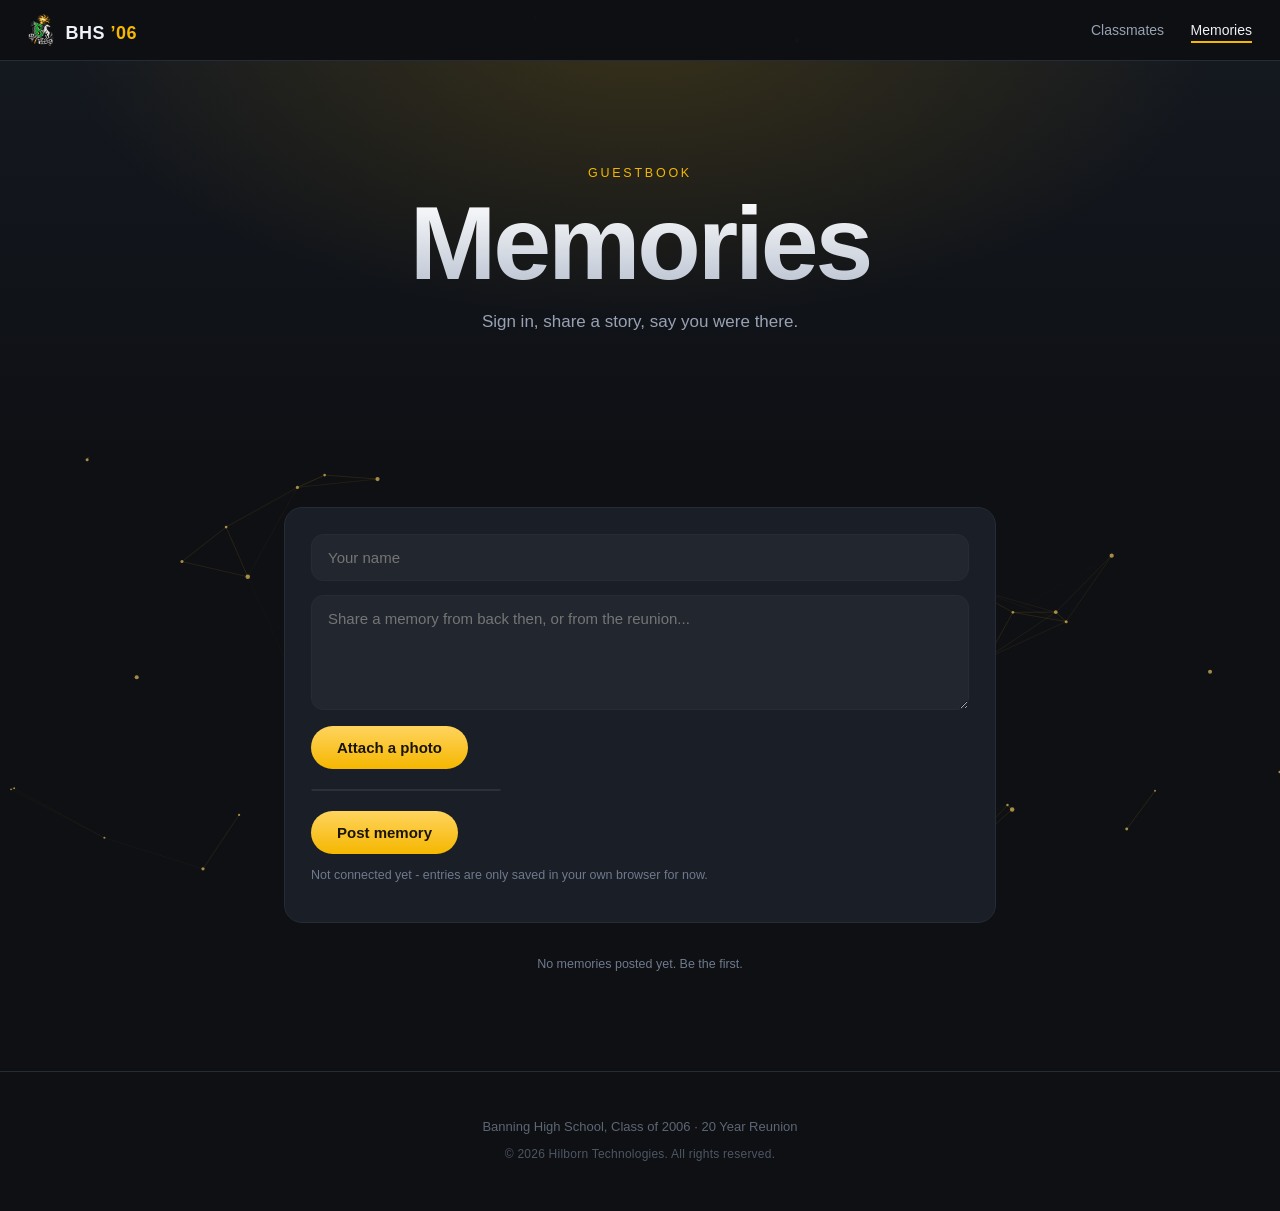
==== memories.html @ 1020aba6 "Add files via upload" ====
<!DOCTYPE html>
<html lang="en">
<head>
<meta charset="utf-8">
<meta name="viewport" content="width=device-width, initial-scale=1, viewport-fit=cover">
<title>Memories &middot; BHS Class of 2006</title>
<link rel="stylesheet" href="style.css">
</head>
<body>
<canvas id="fx" class="fx"></canvas>
<nav class="nav">
  <a class="brand" href="index.html"><img class="bronco-nav" src="bronco.png" alt="">  BHS <span>&rsquo;06</span></a>
  <div class="links">
    <a href="index.html">Classmates</a>
    <a href="memories.html" class="active">Memories</a>
  </div>
</nav>

<header class="hero short">
  <div class="hero-inner">
    <p class="eyebrow">Guestbook</p>
    <h1>Memories</h1>
    <p class="sub">Sign in, share a story, say you were there.</p>
  </div>
</header>

<main class="journal">
  <form id="entry-form" class="entry-form">
    <input id="author" type="text" placeholder="Your name" required>
    <textarea id="body" rows="5" placeholder="Share a memory from back then, or from the reunion..." required></textarea>
    <div class="attach-row">
      <input id="photo" type="file" accept="image/*" hidden>
      <button type="button" id="attach-btn" class="attach">Attach a photo</button>
      <span id="attach-name" class="attach-name"></span>
      <button type="button" id="attach-clear" class="attach-clear" hidden>Remove</button>
    </div>
    <img id="attach-preview" class="attach-preview" alt="" hidden>
    <button type="submit">Post memory</button>
    <p class="note" id="storage-note"></p>
    <p class="note" id="post-status"></p>
  </form>
  <div id="entries" class="entries"></div>
</main>

<footer class="foot">
  <p>Banning High School, Class of 2006 &middot; 20 Year Reunion</p>
  <p class="copy">&copy; 2026 Hilborn Technologies. All rights reserved.</p>
</footer>

<script src="memories-config.js"></script>
<script src="journal.js"></script>
<script src="particles.js"></script>
</body>
</html>
---- style.css ----
:root{
  --bg:#0e1014; --bg2:#14181f; --card:#191e27; --line:#252c38;
  --text:#eef1f6; --muted:#98a2b3; --accent:#f5b700; --accent2:#ffd45e;
  --radius:18px;
}
*{box-sizing:border-box}
html{scroll-behavior:smooth}
body{
  margin:0; background:var(--bg); color:var(--text);
  font-family:"Inter",-apple-system,BlinkMacSystemFont,"Segoe UI",Roboto,Helvetica,Arial,sans-serif;
  -webkit-font-smoothing:antialiased;
}
a{color:inherit;text-decoration:none}

/* nav */
.nav{
  position:sticky; top:0; z-index:50;
  display:flex; align-items:center; justify-content:space-between;
  padding:14px 28px; backdrop-filter:blur(14px);
  background:rgba(14,16,20,.72); border-bottom:1px solid var(--line);
}
.brand{font-weight:800; letter-spacing:.5px; font-size:18px}
.brand span{color:var(--accent)}
.links a{
  margin-left:22px; font-size:14px; color:var(--muted);
  padding-bottom:3px; border-bottom:2px solid transparent; transition:.25s;
}
.links a:hover{color:var(--text)}
.links a.active{color:var(--text); border-color:var(--accent)}

/* hero */
.hero{
  position:relative; min-height:78vh; display:flex; align-items:center; justify-content:center;
  text-align:center; padding:70px 24px 90px;
  background:
    radial-gradient(900px 460px at 50% -10%, rgba(245,183,0,.16), transparent 65%),
    linear-gradient(180deg, var(--bg2), var(--bg));
}
.hero.short{min-height:44vh}
.hero-inner{max-width:760px; animation:rise .9s cubic-bezier(.2,.7,.2,1) both}
.eyebrow{
  margin:0 0 14px; font-size:12.5px; letter-spacing:.22em; text-transform:uppercase; color:var(--accent);
}
.hero h1{
  margin:0; font-size:clamp(48px,9vw,104px); line-height:.95; font-weight:800; letter-spacing:-.03em;
  background:linear-gradient(180deg,#fff,#b9c2d0); -webkit-background-clip:text; background-clip:text; color:transparent;
}
.sub{margin:20px 0 0; color:var(--muted); font-size:17px}

.search-wrap{margin:38px auto 0; max-width:460px}
#search{
  width:100%; padding:16px 22px; font-size:16px; color:var(--text);
  background:rgba(255,255,255,.05); border:1px solid var(--line);
  border-radius:999px; outline:none; transition:.3s;
}
#search::placeholder{color:#6f7a8c}
#search:focus{
  border-color:var(--accent); background:rgba(255,255,255,.08);
  box-shadow:0 0 0 5px rgba(245,183,0,.10);
}

.scroll-cue{
  display:block; width:22px; height:36px; margin:56px auto 0;
  border:2px solid rgba(255,255,255,.28); border-radius:14px; position:relative;
}
.scroll-cue::after{
  content:""; position:absolute; left:50%; top:8px; width:3px; height:7px; border-radius:2px;
  background:var(--accent); transform:translateX(-50%); animation:cue 1.7s infinite;
}
@keyframes cue{0%{opacity:0;transform:translate(-50%,0)}40%{opacity:1}100%{opacity:0;transform:translate(-50%,12px)}}
@keyframes rise{from{opacity:0;transform:translateY(26px)}to{opacity:1;transform:none}}

/* grid */
.grid-wrap{max-width:1240px; margin:0 auto; padding:60px 24px 100px; scroll-margin-top:64px}
.grid{
  display:grid; gap:26px;
  grid-template-columns:repeat(auto-fill,minmax(210px,1fr));
}
.card{
  background:var(--card); border:1px solid var(--line); border-radius:var(--radius);
  overflow:hidden; opacity:0; transform:translateY(22px);
  transition:transform .45s cubic-bezier(.2,.7,.2,1), box-shadow .35s, border-color .35s, opacity .5s;
}
.card.in{opacity:1; transform:none}
.card:hover{
  transform:translateY(-7px); border-color:rgba(245,183,0,.5);
  box-shadow:0 18px 40px rgba(0,0,0,.5);
}
.shot{position:relative; aspect-ratio:3/4; overflow:hidden; background:#0b0d11}
.shot img{width:100%; height:100%; object-fit:cover; display:block; transition:transform .6s cubic-bezier(.2,.7,.2,1)}
.card:hover .shot img{transform:scale(1.05)}
.meta{padding:14px 16px 16px}
.meta h3{margin:0; font-size:16px; font-weight:600; letter-spacing:-.01em}
.socials{display:flex; gap:8px; margin-top:10px; min-height:26px}
.socials a{
  display:inline-flex; align-items:center; justify-content:center;
  height:26px; padding:0 11px; font-size:11.5px; font-weight:600; letter-spacing:.04em;
  border-radius:999px; border:1px solid var(--line); color:var(--muted); transition:.25s;
}
.socials a:hover{border-color:var(--accent); color:var(--accent); background:rgba(245,183,0,.08)}
.socials .none{font-size:11.5px; color:#5d6674; align-self:center}
.empty{text-align:center; color:var(--muted); padding:40px 0}

/* journal */
.journal{max-width:760px; margin:0 auto; padding:50px 24px 100px}
.entry-form{
  display:flex; flex-direction:column; gap:14px;
  background:var(--card); border:1px solid var(--line); border-radius:var(--radius); padding:26px;
}
.entry-form input,.entry-form textarea{
  width:100%; padding:14px 16px; font:inherit; font-size:15px; color:var(--text);
  background:rgba(255,255,255,.04); border:1px solid var(--line); border-radius:12px; outline:none; transition:.25s; resize:vertical;
}
.entry-form input:focus,.entry-form textarea:focus{border-color:var(--accent); background:rgba(255,255,255,.07)}
.entry-form button{
  align-self:flex-start; padding:13px 26px; font:inherit; font-weight:700; font-size:15px;
  color:#1a1405; background:linear-gradient(180deg,var(--accent2),var(--accent));
  border:0; border-radius:999px; cursor:pointer; transition:.25s;
}
.entry-form button:hover{transform:translateY(-2px); box-shadow:0 10px 26px rgba(245,183,0,.28)}
.note{margin:0; font-size:12.5px; color:#6f7a8c}
.entries{margin-top:34px; display:flex; flex-direction:column; gap:16px}
.entry{
  background:var(--card); border:1px solid var(--line); border-left:3px solid var(--accent);
  border-radius:14px; padding:20px 22px; animation:rise .5s both;
}
.entry .who{font-weight:700; font-size:15px}
.entry .when{font-size:12px; color:var(--muted); margin-left:10px; font-weight:400}
.entry p{margin:10px 0 0; color:#d3dae4; line-height:1.65; white-space:pre-wrap}

.foot{padding:34px 24px 50px; text-align:center; color:#5d6674; font-size:13px; border-top:1px solid var(--line)}

@media (prefers-reduced-motion:reduce){
  *{animation:none!important; transition:none!important}
  html{scroll-behavior:auto}
}

/* mobile */
@media (max-width:900px){
  .grid{grid-template-columns:repeat(auto-fill,minmax(150px,1fr)); gap:18px}
}
@media (max-width:640px){
  .nav{padding:12px 16px}
  .links a{margin-left:16px; font-size:13.5px}
  .hero{min-height:70vh; padding:48px 18px 64px}
  .hero.short{min-height:36vh}
  .sub{font-size:15.5px}
  .search-wrap{margin-top:28px}
  #search{padding:14px 18px; font-size:16px}
  .scroll-cue{margin-top:36px}
  .grid-wrap{padding:40px 16px 70px}
  .grid{grid-template-columns:repeat(2,1fr); gap:14px}
  .meta{padding:11px 12px 13px}
  .meta h3{font-size:14.5px}
  .socials{flex-wrap:wrap; gap:6px}
  .socials a{height:24px; padding:0 9px; font-size:11px}
  .journal{padding:34px 16px 70px}
  .entry-form{padding:18px}
  .entry-form button{width:100%; align-self:stretch; text-align:center}
  .entry{padding:16px 18px}
}
@media (max-width:380px){
  .grid{grid-template-columns:1fr}
}
@media (hover:none){
  .card:hover{transform:none; box-shadow:none; border-color:var(--line)}
  .card:hover .shot img{transform:none}
  .card:active{border-color:rgba(245,183,0,.5)}
}

.fx{position:fixed; inset:0; width:100vw; height:100vh; display:block; z-index:0; pointer-events:none}
.hero-inner{position:relative; z-index:1}
.nav{z-index:50}
.hero,.stats,.grid-wrap,.journal,.foot{position:relative; z-index:1}
.stats,.grid-wrap,.journal{background:transparent}

/* bronco mark */
.bronco{width:22px;height:22px;vertical-align:-4px;color:var(--accent);margin-right:4px}
.bronco.big{width:74px;height:74px;display:block;margin:0 auto 18px;color:var(--accent);
  filter:drop-shadow(0 6px 22px rgba(245,183,0,.35)); animation:rise .9s .1s both}

/* stats band */
.stats{
  display:flex; justify-content:center; gap:clamp(28px,7vw,90px); flex-wrap:wrap;
  padding:44px 24px; border-top:1px solid var(--line); border-bottom:1px solid var(--line);
  background:linear-gradient(180deg,rgba(245,183,0,.05),transparent);
}
.stat{text-align:center}
.stat .num{display:block; font-size:clamp(32px,6vw,52px); font-weight:800; letter-spacing:-.03em; color:var(--accent)}
.stat .lbl{display:block; margin-top:6px; font-size:12px; letter-spacing:.2em; text-transform:uppercase; color:var(--muted)}

/* lightbox */
.lightbox[hidden]{display:none!important}
.lightbox{
  position:fixed; inset:0; z-index:100; display:flex; align-items:center; justify-content:center;
  background:rgba(6,7,10,.93); backdrop-filter:blur(8px); animation:fade .25s both; padding:24px;
}
@keyframes fade{from{opacity:0}to{opacity:1}}
.lb-fig{margin:0; text-align:center; max-width:min(560px,86vw)}
.lb-fig img{max-width:100%; max-height:72vh; border-radius:14px; box-shadow:0 24px 70px rgba(0,0,0,.7)}
.lb-fig figcaption{margin-top:16px; font-size:19px; font-weight:600}
.lb-close,.lb-nav{
  position:absolute; background:rgba(255,255,255,.07); border:1px solid var(--line); color:var(--text);
  border-radius:50%; cursor:pointer; transition:.25s; display:flex; align-items:center; justify-content:center;
}
.lb-close,.lb-nav{z-index:2}
.lb-close{top:20px; right:20px; width:42px; height:42px; font-size:26px; line-height:1}
.lb-nav{top:50%; transform:translateY(-50%); width:48px; height:48px; font-size:30px; line-height:1}
.lb-nav.prev{left:18px} .lb-nav.next{right:18px}
.lb-close:hover,.lb-nav:hover{background:rgba(245,183,0,.16); border-color:var(--accent); color:var(--accent)}
.card .shot{cursor:zoom-in}

@media (max-width:640px){
  .bronco.big{width:58px;height:58px}
  .stats{padding:30px 16px; gap:24px}
  .lb-nav{width:40px;height:40px;font-size:25px}
  .lb-nav.prev{left:8px} .lb-nav.next{right:8px}
}

/* Broncos crest */
.bronco-nav{height:32px; width:auto; vertical-align:-7px; margin-right:6px}
.crest{
  display:block; width:clamp(150px,24vw,240px); height:auto; margin:0 auto 22px;
  filter:drop-shadow(0 10px 28px rgba(0,0,0,.55));
  animation:rise .9s .05s both;
}

/* upload button */
.upload{
  margin-top:10px; width:100%; padding:9px 10px; font:inherit; font-size:12px; font-weight:600;
  letter-spacing:.03em; color:var(--muted); background:rgba(255,255,255,.04);
  border:1px dashed var(--line); border-radius:10px; cursor:pointer; transition:.25s;
}
.upload:hover{border-color:var(--accent); color:var(--accent); background:rgba(245,183,0,.07)}
.upload.done{border-style:solid; border-color:rgba(245,183,0,.55); color:var(--accent)}
.now-badge{
  position:absolute; top:10px; left:10px; z-index:2; padding:4px 9px; border-radius:999px;
  font-size:10.5px; font-weight:700; letter-spacing:.08em; text-transform:uppercase;
  background:rgba(245,183,0,.92); color:#1a1405;
}
.shot.flip img.now{position:absolute; inset:0; width:100%; height:100%; object-fit:cover}

.lb-pair{display:flex; gap:16px; justify-content:center; align-items:flex-start; flex-wrap:nowrap}
.lb-one{position:relative; flex:0 1 auto; min-width:0}
.lb-one img{max-width:100%; max-height:66vh; border-radius:14px; box-shadow:0 24px 70px rgba(0,0,0,.7); display:block}
.lb-pair:has(.lb-one:not([hidden]) ~ .lb-one:not([hidden])) .lb-one img{max-height:58vh}
.lb-tag{
  position:absolute; bottom:10px; left:10px; padding:4px 10px; border-radius:999px;
  font-size:11px; font-weight:700; letter-spacing:.09em; text-transform:uppercase;
  background:rgba(245,183,0,.92); color:#1a1405;
}
.lb-fig{max-width:min(940px,92vw)}
@media (max-width:640px){ .lb-one img{max-height:38vh} .lb-pair{gap:8px} .lb-tag{font-size:9.5px; padding:3px 7px} }

.foot .copy{margin:8px 0 0; font-size:12px; color:#4e5663; letter-spacing:.02em}

/* --- memory photo attachment --- */
.attach-row{display:flex; align-items:center; gap:10px; flex-wrap:wrap; margin:2px 0 4px}
.attach{
  background:transparent; border:1px dashed #3a4250; color:#aab3c0;
  padding:9px 14px; border-radius:10px; font:inherit; font-size:13px; cursor:pointer;
  transition:border-color .2s, color .2s;
}
.attach:hover{border-color:var(--accent); color:var(--accent)}
.attach-name{font-size:12.5px; color:#8b94a3; word-break:break-all}
.attach-clear{
  background:transparent; border:0; color:#7d8593; font:inherit; font-size:12px;
  cursor:pointer; text-decoration:underline;
}
.attach-clear:hover{color:#e06a5a}
.attach-preview{
  display:block; max-width:190px; max-height:150px; border-radius:10px;
  border:1px solid #2a313c; margin:2px 0 6px; object-fit:cover;
}
.entry-pic{
  display:block; width:100%; max-width:420px; margin:12px 0 2px;
  border-radius:12px; border:1px solid #2a313c;
}

/* --- portrait tile is a real button now (keyboard reachable) --- */
.card .shot{
  display:block; width:100%; padding:0; border:0; background:transparent;
  font:inherit; color:inherit; cursor:pointer; text-align:left;
}
.card .shot:focus-visible,
.upload:focus-visible,
.attach:focus-visible,
.lb-close:focus-visible,
.lb-nav:focus-visible{
  outline:2px solid var(--accent); outline-offset:3px; border-radius:10px;
}
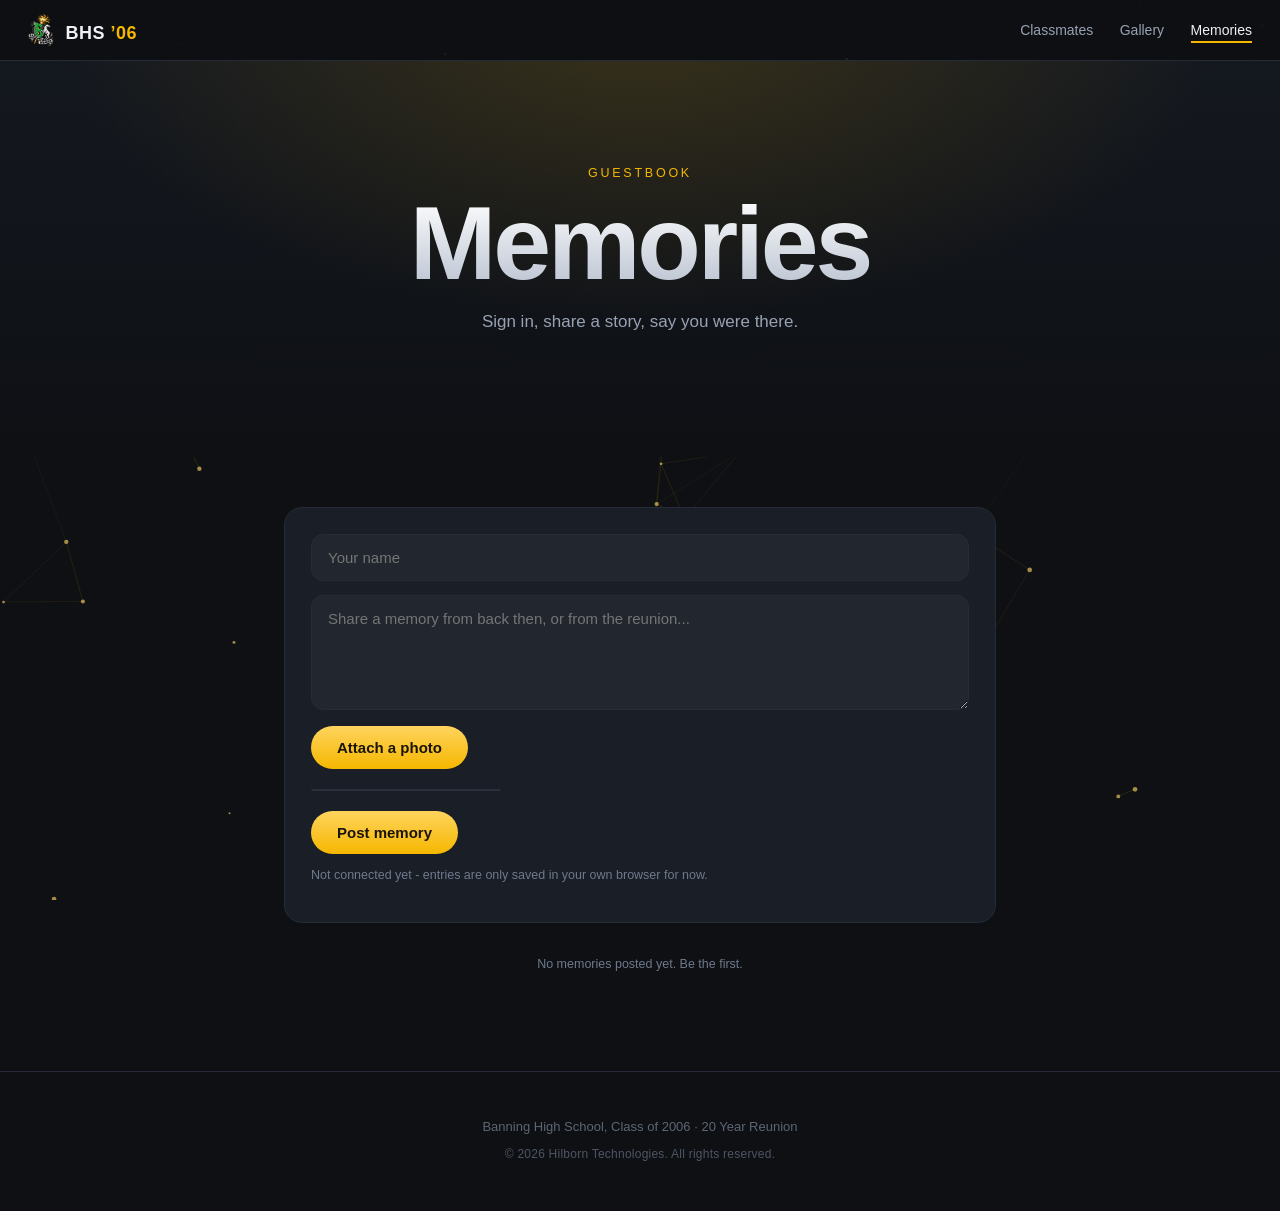
==== commit 9f0ce473: "Add files via upload final changes" ====
--- a/memories.html
+++ b/memories.html
@@ -12,6 +12,7 @@
   <a class="brand" href="index.html"><img class="bronco-nav" src="bronco.png" alt="">  BHS <span>&rsquo;06</span></a>
   <div class="links">
     <a href="index.html">Classmates</a>
+    <a href="gallery.html">Gallery</a>
     <a href="memories.html" class="active">Memories</a>
   </div>
 </nav>
--- a/style.css
+++ b/style.css
@@ -289,3 +289,41 @@
 .lb-nav:focus-visible{
   outline:2px solid var(--accent); outline-offset:3px; border-radius:10px;
 }
+
+/* --- Not Pictured in the Yearbook (bottom of the Classmates page) --- */
+.np-wrap{max-width:1240px; margin:0 auto; padding:10px 24px 100px; scroll-margin-top:64px; position:relative; z-index:1}
+.np-wrap[hidden]{display:none}
+.np-head{text-align:center; max-width:640px; margin:0 auto 38px; padding-top:44px; border-top:1px solid var(--line)}
+.np-head h2{
+  margin:0; font-size:clamp(30px,5vw,48px); line-height:1.02; font-weight:800; letter-spacing:-.03em;
+  background:linear-gradient(180deg,#fff,#b9c2d0); -webkit-background-clip:text; background-clip:text; color:transparent;
+  text-wrap:balance;
+}
+.np-head .sub{margin-top:14px; line-height:1.55}
+.card.np .shot.empty-shot{
+  cursor:default; display:grid; place-items:center;
+  background:
+    radial-gradient(circle at 50% 40%, rgba(245,183,0,.10), transparent 62%),
+    linear-gradient(180deg, #161b23, #0f1217);
+}
+.card.np .initials{
+  font-size:clamp(40px,5vw,58px); font-weight:800; letter-spacing:-.02em; line-height:1;
+  color:var(--accent); opacity:.85; transform:translateY(-8px);
+}
+.card.np .soon{
+  position:absolute; left:0; right:0; bottom:14px; text-align:center;
+  font-size:10.5px; font-weight:600; letter-spacing:.18em; text-transform:uppercase; color:var(--muted);
+}
+.card.np .shot img{width:100%; height:100%; object-fit:cover; display:block}
+@media (max-width:640px){
+  .np-wrap{padding:0 16px 70px}
+  .np-head{margin-bottom:26px; padding-top:32px}
+}
+
+/* three nav links on narrow phones */
+@media (max-width:400px){
+  .nav{padding:10px 12px}
+  .brand{font-size:16px}
+  .bronco-nav{height:26px; margin-right:4px}
+  .links a{margin-left:12px; font-size:13px}
+}
